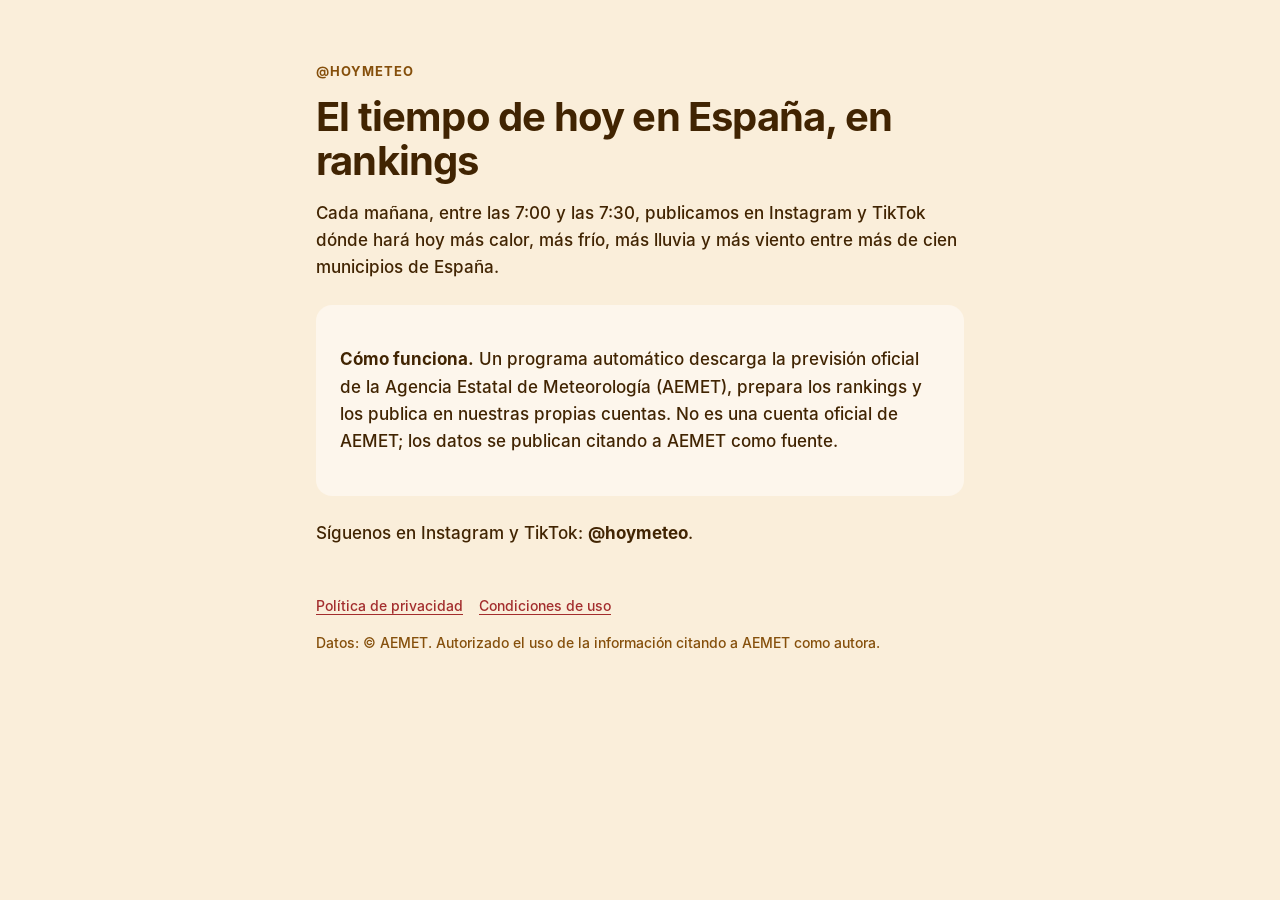
==== docs/index.html @ 1316d142 "Web pública de HoyMeteo (privacidad, condiciones y conexión con TikTok) Co-Authored-By: Claude Opus " ====
<!doctype html>
<html lang="es">
<head>
<meta charset="utf-8"><meta name="viewport" content="width=device-width, initial-scale=1">
<title>HoyMeteo · el tiempo de hoy en rankings</title>
<meta name="description" content="Cada mañana, el tiempo de hoy en España en forma de rankings: dónde hará más calor, frío, lluvia y viento.">
<link rel="stylesheet" href="estilo.css">
</head>
<body><main>
<p class="eyebrow">@hoymeteo</p>
<h1>El tiempo de hoy en España, en rankings</h1>
<p>Cada mañana, entre las 7:00 y las 7:30, publicamos en Instagram y TikTok dónde hará hoy más calor,
más frío, más lluvia y más viento entre más de cien municipios de España.</p>
<div class="card">
  <p><strong>Cómo funciona.</strong> Un programa automático descarga la previsión oficial de la Agencia
  Estatal de Meteorología (AEMET), prepara los rankings y los publica en nuestras propias cuentas.
  No es una cuenta oficial de AEMET; los datos se publican citando a AEMET como fuente.</p>
</div>
<p>Síguenos en Instagram y TikTok: <strong>@hoymeteo</strong>.</p>
<footer><nav><a href="privacidad/">Política de privacidad</a><a href="condiciones/">Condiciones de uso</a></nav>
<p>Datos: © AEMET. Autorizado el uso de la información citando a AEMET como autora.</p></footer>
</main></body>
</html>
---- docs/estilo.css ----
/* Web de @hoymeteo · tipografía Inter, una sola columna, colores de la serie de máximas */
@font-face { font-family: Inter; src: url("fonts/Inter-Medium.otf"); font-weight: 500; }
@font-face { font-family: Inter; src: url("fonts/Inter-Bold.otf"); font-weight: 700; }
:root { --bg: #FAEEDA; --text: #412402; --accent: #A32D2D; --muted: #854F0B; --card: #FDF6EC; }
@media (prefers-color-scheme: dark) {
  :root { --bg: #1E1408; --text: #F6E7D2; --accent: #F08A6B; --muted: #D9A766; --card: #2A1D0E; }
}
* { box-sizing: border-box; }
body { margin: 0; background: var(--bg); color: var(--text); font: 500 17px/1.6 Inter, system-ui, sans-serif; }
main { max-width: 680px; margin: 0 auto; padding: 48px 16px 64px; }
h1 { font-size: 40px; line-height: 1.1; margin: 8px 0 16px; letter-spacing: -0.02em; }
h2 { font-size: 22px; margin: 40px 0 8px; }
.eyebrow { color: var(--muted); font-weight: 700; font-size: 13px; letter-spacing: 0.08em; text-transform: uppercase; }
a { color: var(--accent); text-underline-offset: 3px; }
.card { background: var(--card); border-radius: 16px; padding: 24px; margin: 24px 0; }
code, .code { font: 700 16px/1.4 ui-monospace, Menlo, monospace; word-break: break-all; }
button { font: 700 16px Inter, sans-serif; color: #fff; background: var(--accent); border: 0;
  border-radius: 12px; padding: 12px 20px; cursor: pointer; transition: transform .15s cubic-bezier(.2,.8,.2,1), opacity .15s; }
button:active { transform: scale(0.97); }
footer { margin-top: 48px; color: var(--muted); font-size: 14px; }
nav a { margin-right: 16px; }
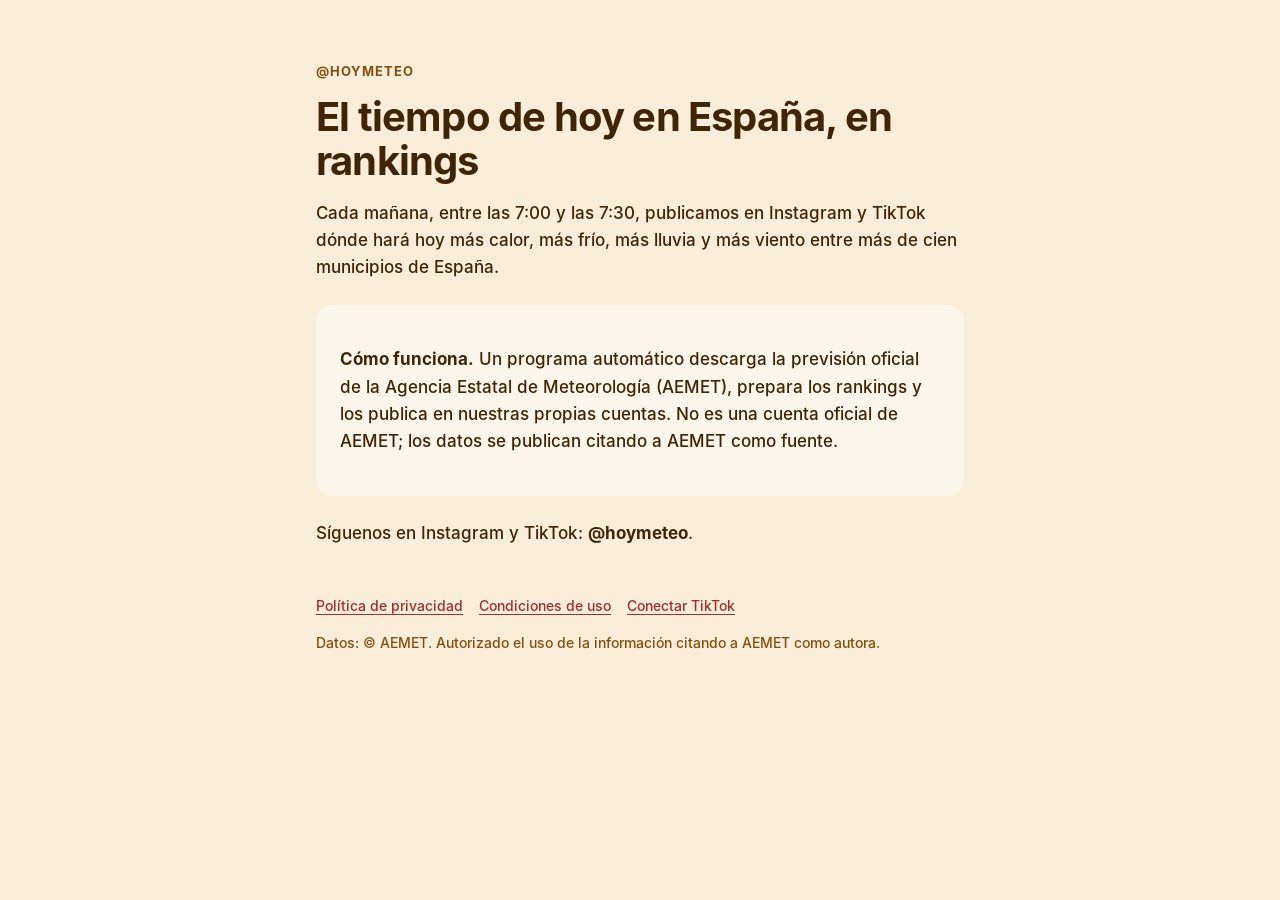
==== commit 2de7fb0d: "Web: botón «Conectar con TikTok» Co-Authored-By: Claude Opus 5.5 <noreply@anthropic.com> Claude-Sess" ====
--- a/docs/index.html
+++ b/docs/index.html
@@ -17,7 +17,7 @@
   No es una cuenta oficial de AEMET; los datos se publican citando a AEMET como fuente.</p>
 </div>
 <p>Síguenos en Instagram y TikTok: <strong>@hoymeteo</strong>.</p>
-<footer><nav><a href="privacidad/">Política de privacidad</a><a href="condiciones/">Condiciones de uso</a></nav>
+<footer><nav><a href="privacidad/">Política de privacidad</a><a href="condiciones/">Condiciones de uso</a><a href="tiktok/">Conectar TikTok</a></nav>
 <p>Datos: © AEMET. Autorizado el uso de la información citando a AEMET como autora.</p></footer>
 </main></body>
 </html>
